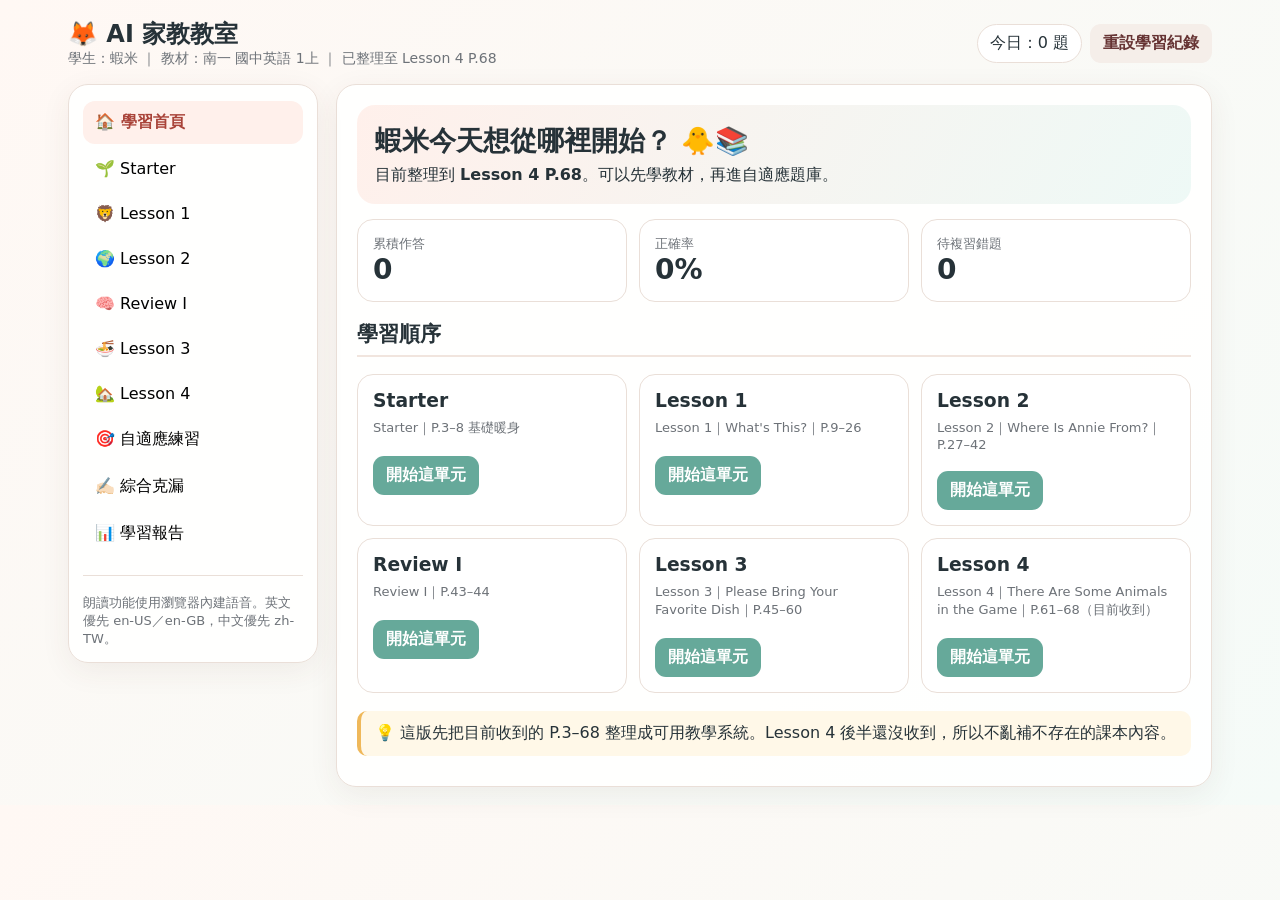
==== xia-mi-english/index.html @ a9c64b3a "Add Xiamis offline English tutor web app" ====
<!doctype html>
<html lang="zh-Hant">
<head>
<meta charset="utf-8">
<meta name="viewport" content="width=device-width,initial-scale=1">
<title>🦊 AI 家教教室｜蝦米｜南一國中英語1上</title>
<style>
:root{--bg:#fffaf7;--card:#fff;--ink:#263238;--muted:#6d7278;--accent:#ef7d73;--accent2:#66a99a;--gold:#efb85a;--line:#eadfd8;--good:#2f8f65;--bad:#cc5c5c}
*{box-sizing:border-box}body{margin:0;font-family:"Microsoft JhengHei","Noto Sans TC",system-ui,sans-serif;background:linear-gradient(135deg,#fff8f4,#f5fbf8);color:var(--ink)}
button,input,select{font:inherit}.app{max-width:1180px;margin:auto;padding:18px}.top{display:flex;gap:14px;align-items:center;justify-content:space-between;flex-wrap:wrap}
.brand{font-size:24px;font-weight:900}.sub{color:var(--muted);font-size:14px}.pill{background:#fff;border:1px solid var(--line);padding:8px 12px;border-radius:999px}
.layout{display:grid;grid-template-columns:250px 1fr;gap:18px;margin-top:16px}.side,.panel{background:rgba(255,255,255,.94);border:1px solid var(--line);border-radius:20px;box-shadow:0 8px 30px rgba(80,50,40,.07)}
.side{padding:14px;align-self:start;position:sticky;top:12px}.side button{width:100%;text-align:left;border:0;background:transparent;padding:11px 12px;border-radius:12px;cursor:pointer;margin:2px 0}.side button.active,.side button:hover{background:#fff0eb;color:#a94339;font-weight:800}
.panel{padding:20px;min-height:650px}.hero{padding:18px;border-radius:18px;background:linear-gradient(120deg,#fff0eb,#eef9f6);margin-bottom:15px}.hero h1{margin:0 0 6px;font-size:27px}.grid{display:grid;grid-template-columns:repeat(auto-fit,minmax(220px,1fr));gap:12px}.card{border:1px solid var(--line);border-radius:16px;padding:15px;background:#fff}.card h3{margin:0 0 8px}.tag{display:inline-block;padding:4px 8px;border-radius:999px;background:#eff8f5;color:#317565;font-size:12px;margin:2px}
.btn{border:0;border-radius:11px;padding:9px 13px;cursor:pointer;background:var(--accent);color:#fff;font-weight:800}.btn.secondary{background:var(--accent2)}.btn.light{background:#f5eee9;color:#633}.btn:disabled{opacity:.45;cursor:not-allowed}
.row{display:flex;gap:8px;align-items:center;flex-wrap:wrap}.lessonblock{margin:18px 0}.lessonblock h2{font-size:21px;border-bottom:2px solid #f1e5de;padding-bottom:7px}.line{padding:9px 11px;background:#faf7f4;border-radius:10px;margin:6px 0}
.en{font-weight:750}.zh{color:#615e5a}.speak{border:0;background:#eef7f5;border-radius:999px;padding:5px 9px;cursor:pointer}
.quizbox{max-width:760px}.qtitle{font-size:21px;font-weight:900;margin-bottom:10px}.choices{display:grid;gap:8px}.choice{padding:11px;border:1px solid var(--line);border-radius:12px;background:white;text-align:left;cursor:pointer}.choice:hover{background:#fff6f2}.choice.ok{border-color:#6abb98;background:#effaf4}.choice.no{border-color:#da8a8a;background:#fff1f1}.feedback{min-height:50px;margin:12px 0;padding:10px;border-radius:12px;background:#faf7f4}
.progress{height:10px;border-radius:999px;background:#eee;overflow:hidden}.bar{height:100%;background:linear-gradient(90deg,var(--accent),var(--gold));width:0}.stat{font-size:28px;font-weight:900}.small{font-size:13px;color:var(--muted)}
.cloze{line-height:2}.cloze input{width:120px;border:1px solid #cfc8c3;border-radius:8px;padding:5px 7px}.note{padding:12px 14px;border-left:4px solid var(--gold);background:#fff8e8;border-radius:10px;margin:10px 0}
hr{border:0;border-top:1px solid var(--line);margin:18px 0}.hidden{display:none}
@media(max-width:780px){.layout{grid-template-columns:1fr}.side{position:static}.side .navgrid{display:grid;grid-template-columns:repeat(2,1fr)}}
</style>
</head>
<body>
<div class="app">
  <div class="top">
    <div><div class="brand">🦊 AI 家教教室</div><div class="sub">學生：蝦米 ｜ 教材：南一 國中英語 1上 ｜ 已整理至 Lesson 4 P.68</div></div>
    <div class="row"><span class="pill" id="streak">今日：0 題</span><button class="btn light" onclick="resetProgress()">重設學習紀錄</button></div>
  </div>
  <div class="layout">
    <aside class="side">
      <div class="navgrid">
        <button class="active" data-view="home">🏠 學習首頁</button>
        <button data-view="starter">🌱 Starter</button>
        <button data-view="l1">🦁 Lesson 1</button>
        <button data-view="l2">🌍 Lesson 2</button>
        <button data-view="review">🧠 Review I</button>
        <button data-view="l3">🍜 Lesson 3</button>
        <button data-view="l4">🏡 Lesson 4</button>
        <button data-view="practice">🎯 自適應練習</button>
        <button data-view="cloze">✍🏻 綜合克漏</button>
        <button data-view="report">📊 學習報告</button>
      </div>
      <hr>
      <div class="small">朗讀功能使用瀏覽器內建語音。英文優先 en-US／en-GB，中文優先 zh-TW。</div>
    </aside>
    <main class="panel" id="main"></main>
  </div>
</div>
<script>
const lessons = {
starter:{
title:"Starter｜P.3–8 基礎暖身", color:"#8157a6",
sections:[
["基本問候語",[
["Good night, Romeo.","晚安，Romeo。"],["How are you?","你好嗎？"],["I'm fine. Thank you.","我很好，謝謝。"],["Nice to meet you.","很高興認識你。"],["Nice to meet you, too.","我也很高興認識你。"],["What's up?","最近怎麼樣？"],["Not much.","沒什麼特別的。"],["How are you doing?","最近好嗎？"],["I'm doing great.","我很好。"]
]],
["所有格形容詞與受格",[
["my / me","我的 / 我"],["your / you","你的 / 你"],["his / him","他的 / 他"],["her / her","她的 / 她"],["its / it","它的 / 它"],["our / us","我們的 / 我們"],["their / them","他們的 / 他們"]
]],
["數字 0–9",[
["zero, one, two, three, four","0, 1, 2, 3, 4"],["five, six, seven, eight, nine","5, 6, 7, 8, 9"],["What's your phone number?","你的電話號碼是多少？"]
]],
["書寫格式",[
["I am Jack. I am from Taiwan.","I 一律大寫；人名與地名首字母大寫。"],["What is your name?","句首大寫，問句結尾使用問號。"],["Hi, my name is Rose.","逗號後留一格；句點前不留空格。"]
]],
["查字典技巧",[
["先找單字第一個字母，再依第二、第三字母排序。","例如 yeti：先找 y，再找 e、t、i。"],["注意詞性、發音、例句與複數形式。","不要只看中文意思。"]
]]
]},
l1:{
title:"Lesson 1｜What's This?｜P.9–26", color:"#c36a3e",
sections:[
["核心字彙",[
["cat, pig, cow, duck, bird, dog, bear","貓、豬、牛、鴨、鳥、狗、熊"],["show, picture, goose / geese, point, lion, monkey, more","節目、圖片、鵝 / 鵝群、分數、獅子、猴子、更多"],["bee, frog, zebra, elephant, mouse / mice, ant, sheep, goat","蜜蜂、青蛙、斑馬、大象、老鼠 / 老鼠群、螞蟻、綿羊、山羊"],["happy, angry, young, old, clean, dirty","開心、生氣、年輕、年老、乾淨、骯髒"],["strong, brown, hairy, forest, footprint, fruit, favorite","強壯的、棕色的、毛茸茸的、森林、腳印、水果、最喜愛的"]
]],
["課文重點",[
["What is this? It's a goose.","這是什麼？這是一隻鵝。"],["What are these? Those are lions.","這些是什麼？那些是獅子。"],["Is it big and tall? Yes, it is.","它又大又高嗎？是的。"],["You are a smart cookie!","你真聰明！"],["Bigfoot is tall, strong, brown and hairy.","Bigfoot 又高、強壯、棕色而且毛茸茸。"],["The forest is my home. Fruit is my favorite food.","森林是我的家。水果是我最喜歡的食物。"]
]],
["Grammar A｜Be 動詞",[
["I am / You are / He, She, It is / We, They are","主詞不同，be 動詞跟著變化。"],["Are you happy? Yes, I am. / No, I'm not.","疑問句把 be 動詞移到主詞前。"],["Is he Joe? Yes, he is. / No, he isn't.","簡答仍要保留 be 動詞。"]
]],
["Grammar B｜this / that",[
["This is a ball. That is a ball.","this 近、that 遠。"],["What is this? It's an orange.","a / an 依後面單字起始音判斷。"]
]],
["Grammar C｜these / those 與複數",[
["These are apples. Those are apples.","these 近的複數；those 遠的複數。"],["cat→cats, box→boxes, baby→babies, wife→wives","常見複數規則。"],["man→men, woman→women, goose→geese, mouse→mice","不規則複數。"],["fish→fish, sheep→sheep","單複數同形。"]
]],
["發音",[
["he / tea / feet / these","長母音 /i/"],["it / chicken / tin / hit","短母音 /ɪ/"],["pencil / jump / back / rob","子音 p / b 對比。"]
]]
]},
l2:{
title:"Lesson 2｜Where Is Annie From?｜P.27–42", color:"#d56a43",
sections:[
["核心情境",[
["Where is the picture from? It's from Japan.","圖片來自哪裡？來自日本。"],["postcard, the USA, year(s) old, famous, beautiful","明信片、美國、歲、有名的、漂亮的"],["all over the world, hard, easy, late, tomorrow","世界各地、困難的、簡單的、遲到的、明天"],["It's a piece of cake.","小菜一碟，很簡單。"]
]],
["對話重點",[
["Who's Annie? She's a friend from the USA.","Annie 是誰？她是來自美國的朋友。"],["How old is she? She's thirteen years old.","她幾歲？她十三歲。"],["Where is he from? He's from Japan.","他從哪裡來？他來自日本。"],["Your friends are from all over the world.","你的朋友來自世界各地。"]
]],
["Family Tree 與職業",[
["farmer, housewife, clerk, actress, cook, doctor, nurse, teacher, student","農夫、家庭主婦、職員、女演員、廚師、醫生、護士、老師、學生"],["father, mother, son, daughter, husband, wife, brother, sister","父親、母親、兒子、女兒、丈夫、妻子、兄弟、姊妹"]
]],
["Reading｜Annie 的明信片",[
["I am a junior high school student from the USA.","我是來自美國的國中生。"],["Walt Disney World is my favorite theme park.","華特迪士尼世界是我最喜歡的主題樂園。"],["Mickey Mouse is my favorite cartoon star.","米奇是我最喜歡的卡通明星。"],["Come and have a great time!","來好好玩一趟吧！"]
]],
["Grammar｜Who / Where / How old",[
["Who is she? She is Mandy.","who 問人。"],["Where is Sakura from? She's from Japan.","where 問地點或來源。"],["How old are they? They're sixty-eight years old.","how old 問年齡。"],["10–19: ten...nineteen; 20,30...90: twenty, thirty...ninety","數字 10–99 要熟悉拼法。"]
]],
["發音",[
["father / hot / love / mother / bus / duck","母音 /ɑ/ 與 /ʌ/ 對比。"],["fan / leaf / van / save","子音 /f/ 與 /v/ 對比。"]
]]
]},
review:{
title:"Review I｜P.43–44", color:"#8a6d9c",
sections:[
["Vocabulary",[
["geese, farmer, forest, housewife, husband, mice, actress, clerk","Lesson 1–2 綜合單字。"]
]],
["Question words",[
["Where are you from?","問地點"],["Who is he?","問人物／關係"],["What is it?","問事物"],["How old is your daughter?","問年齡"]
]],
["Reading",[
["Tina Wang is from Taiwan and lives with the Brown family in the USA.","練習姓名、國籍、家庭角色與職業資訊整合。"]
]]
]},
l3:{
title:"Lesson 3｜Please Bring Your Favorite Dish｜P.45–60", color:"#4d9e8c",
sections:[
["派對與祝賀語",[
["Congratulations!","恭喜！"],["Happy birthday!","生日快樂！"],["Merry Christmas!","聖誕快樂！"],["Let's eat!","開動吧！"],["Happy Halloween!","萬聖節快樂！"],["Happy New Year!","新年快樂！"]
]],
["Dialogue｜Jason's potluck",[
["Please put your dish on the table.","請把你的菜放在桌上。"],["Let's try the beef noodles.","我們來試試牛肉麵。"],["Let's use chopsticks.","我們用筷子吧。"],["Just give it a shot!","試試看嘛！"],["Don't use chopsticks. Just use your hands.","不要用筷子，直接用手。"],["Just bring TWO dishes next time.","下次帶兩道菜就好。"]
]],
["核心字彙",[
["please, put, dish, let's, try, beef noodles, use, chopsticks","請、放、菜餚、讓我們、嘗試、牛肉麵、使用、筷子"],["delicious, guys, just, hand, bring","美味的、大家、只是／就、手、帶"],["talk, party, invite, join, glass, bowl, spoon, menu, fork, plate, knife","說話、派對、邀請、參加、玻璃杯、碗、湯匙、菜單、叉子、盤子、刀"]
]],
["Reading｜邀請信",[
["Please come to my house for a potluck.","請來我家參加百樂餐。"],["It's on Double Tenth Day, from 11 a.m. to 3 p.m.","時間是雙十節上午十一點到下午三點。"],["Please bring your favorite dish and wear something from your country.","請帶最喜歡的菜，並穿戴有自己國家特色的東西。"],["Don't bring any drinks.","不要帶飲料。"],["Halloween is just around the corner.","萬聖節快到了。"]
]],
["Grammar A/B/C",[
["Please come in. / Come in, please.","please 可放句首或句尾。"],["Please don't talk. / Don't talk, please.","否定祈使句用 don't + 原形動詞。"],["Let's sing. / Let's not go there.","Let's + 原形；Let's not + 原形。"]
]],
["發音",[
["take / name / play / eight / grey","長母音 /eɪ/"],["bed / sell vs bad / sad","/ɛ/ 與 /æ/ 對比。"],["too / do, sip / zip","t/d、s/z 子音對比。"]
]]
]},
l4:{
title:"Lesson 4｜There Are Some Animals in the Game｜P.61–68（目前收到）", color:"#3c9688",
sections:[
["Get Ready｜動物的家",[
["Dr. Wildman is an animal doctor.","Wildman 醫生是一位獸醫。"],["There are some animals in his house.","他的房子裡有一些動物。"],["kitchen, bedroom, bathroom, living room, dining room","廚房、臥室、浴室、客廳、飯廳"]
]],
["Dialogue｜Gift Hunt",[
["Surprise! Let's play a game.","驚喜！我們來玩遊戲。"],["It's a gift hunt. Your gifts are inside the house.","這是尋寶遊戲，禮物都在屋子裡。"],["My gift is on the table.","我的禮物在桌上。"],["Is it a banana pin? Yes.","是一個香蕉別針嗎？是。"],["Dr. Wildman, my gift is under a chair.","我的禮物在椅子下面。"],["It's in your jacket!","它在你的外套裡。"],["Let's get the ball rolling!","開始行動吧！／讓事情動起來。"]
]],
["核心字彙",[
["animal, surprise, love, gift, hunt, inside","動物、驚喜、愛、禮物、尋找、在裡面"],["pin, lunch, again, so, kind, jacket","別針、午餐、再一次、如此、親切的、外套"],["bamboo, Thanksgiving","竹子、感恩節"]
]],
["Word Power｜房間與位置",[
["bathroom, bedroom, living room, window, sofa, dining room, kitchen","浴室、臥室、客廳、窗戶、沙發、飯廳、廚房"],["swimming pool, garden, garage","游泳池、花園、車庫"],["behind, in front of, between, next to, under, on, in","在後面、在前面、在中間、在旁邊、在下面、在上面、在裡面"]
]]
]}
};

const questions = [
{l:"starter",k:"vocab",q:"How are you? 最適合的回應是？",c:["I'm fine. Thank you.","Good night.","My name is Tina.","It's a duck."],a:0,e:"How are you? 是問候近況。"},
{l:"starter",k:"grammar",q:"「她的名字」應該用哪一個？",c:["his name","her name","him name","she name"],a:1,e:"所有格形容詞 her 放在名詞 name 前。"},
{l:"starter",k:"number",q:"數字 8 的英文是？",c:["eight","eighteen","eighty","ate"],a:0,e:"8 = eight。"},
{l:"starter",k:"writing",q:"哪一句書寫格式正確？",c:["i am jack.","I am Jack.","I Am jack.","i am Jack"],a:1,e:"I 永遠大寫，人名 Jack 首字母大寫，句尾加句點。"},
{l:"l1",k:"vocab",q:"goose 的複數是？",c:["gooses","geese","goosees","geeses"],a:1,e:"goose → geese，是不規則複數。"},
{l:"l1",k:"grammar",q:"___ are apples.（這些，近處）",c:["This","That","These","Those"],a:2,e:"these 是近處複數。"},
{l:"l1",k:"grammar",q:"What ___ this?",c:["am","is","are","be"],a:1,e:"this 是單數，搭配 is。"},
{l:"l1",k:"grammar",q:"box 的複數是？",c:["boxs","boxes","boxies","boxen"],a:1,e:"字尾 x 通常加 -es。"},
{l:"l1",k:"grammar",q:"baby 的複數是？",c:["babys","babyes","babies","babyes"],a:2,e:"子音+y：去 y 加 ies。"},
{l:"l1",k:"reading",q:"Bigfoot 最喜歡的食物是？",c:["meat","fruit","cookies","eggs"],a:1,e:"閱讀中寫著 Fruit is my favorite food."},
{l:"l1",k:"vocab",q:"hairy 的意思是？",c:["乾淨的","毛茸茸的","年輕的","生氣的"],a:1,e:"hairy = 毛茸茸的。"},
{l:"l1",k:"idiom",q:"You are a smart cookie! 意思最接近？",c:["你很餓","你很聰明","你很甜","你很慢"],a:1,e:"smart cookie 是稱讚人聰明。"},
{l:"l2",k:"grammar",q:"___ is Annie from?",c:["Who","What","Where","How old"],a:2,e:"問來源地點用 Where。"},
{l:"l2",k:"grammar",q:"___ is she? She's thirteen years old.",c:["What","Who","How old","Where"],a:2,e:"問年齡用 How old。"},
{l:"l2",k:"vocab",q:"actress 是？",c:["女演員","護士","家庭主婦","職員"],a:0,e:"actress = 女演員。"},
{l:"l2",k:"reading",q:"Annie 在閱讀中來自哪裡？",c:["Taiwan","Japan","the USA","India"],a:2,e:"Annie 是來自 the USA 的國中生。"},
{l:"l2",k:"idiom",q:"It's a piece of cake. 意思是？",c:["這是蛋糕","非常簡單","非常昂貴","非常美味"],a:1,e:"piece of cake 是『很容易』。"},
{l:"l2",k:"number",q:"68 的英文是？",c:["sixty-eight","sixteen-eight","eighty-six","six-eight"],a:0,e:"68 = sixty-eight。"},
{l:"review",k:"review",q:"Who is the boy? 最合理的回答是？",c:["He's from the USA.","He is my brother.","She's one year old.","It's a goat."],a:1,e:"Who 問人或關係。"},
{l:"review",k:"review",q:"Are those lions? 否定回答可說？",c:["Yes, it is.","No, they are tigers.","He's my brother.","She's one year old."],a:1,e:"those 是複數，回答用 they。"},
{l:"l3",k:"vocab",q:"chopsticks 是？",c:["叉子","湯匙","筷子","刀子"],a:2,e:"chopsticks = 筷子。"},
{l:"l3",k:"grammar",q:"否定祈使句正確的是？",c:["Not talk.","Don't talk.","Doesn't talk.","No talking you."],a:1,e:"Don't + 原形動詞。"},
{l:"l3",k:"grammar",q:"「我們不要去那裡」應該說？",c:["Let's don't go there.","Let's not go there.","Don't let's go there.","Let's no go there."],a:1,e:"Let's not + 原形動詞。"},
{l:"l3",k:"reading",q:"Jason 的 potluck 幾點開始？",c:["8 a.m.","11 a.m.","1 p.m.","3 p.m."],a:1,e:"邀請信寫 11 a.m. to 3 p.m."},
{l:"l3",k:"reading",q:"Jason 的邀請信說不要帶什麼？",c:["dish","clothes","drinks","friends"],a:2,e:"Don't bring any drinks."},
{l:"l3",k:"idiom",q:"Give it a shot! 意思最接近？",c:["丟掉它","試試看","拍一張照","喝一口"],a:1,e:"give it a shot = 試試看。"},
{l:"l3",k:"vocab",q:"knife 的複數是？",c:["knifes","knifies","knives","knifees"],a:2,e:"knife → knives。"},
{l:"l4",k:"vocab",q:"garage 是？",c:["花園","車庫","浴室","客廳"],a:1,e:"garage = 車庫。"},
{l:"l4",k:"prep",q:"under 的意思是？",c:["在上面","在旁邊","在下面","在中間"],a:2,e:"under = 在……下面。"},
{l:"l4",k:"prep",q:"between 的意思是？",c:["在兩者之間","在前面","在後面","在裡面"],a:0,e:"between = 在兩者之間。"},
{l:"l4",k:"reading",q:"Gift hunt 中，Wildman 的禮物在哪裡？",c:["on the table","under a chair","in the garden","next to the sofa"],a:1,e:"對話中說 my gift is under a chair."},
{l:"l4",k:"idiom",q:"Let's get the ball rolling! 意思最接近？",c:["開始行動吧","去踢球吧","把球藏起來","停止遊戲"],a:0,e:"get the ball rolling = 讓事情開始進行。"}
];

const clozes = [
{title:"Lesson 2 明信片",text:"Hello Tina, My name is Annie. I am a junior high school student from the __1__. Walt Disney World is my favorite theme __2__. Mickey Mouse is my favorite cartoon __3__. Come and have a great __4__!",ans:["usa","park","star","time"],help:"提示：USA / park / star / time"},
{title:"Lesson 3 Potluck",text:"Hey everyone, Please come to my __1__ for a potluck. Please bring your favorite __2__ and wear something from your __3__. Don't bring any __4__. Let's have __5__!",ans:["house","dish","country","drinks","fun"],help:"提示：house / dish / country / drinks / fun"},
{title:"Lesson 4 房子位置",text:"There is a TV in the living room. There is a brown rabbit __1__ the hat. The garage is __2__ the house. A gift is __3__ a chair.",ans:["under","next to","under"],help:"提示：under / next to"}
];

let state = JSON.parse(localStorage.getItem("xiaMiEnglishProgress")||'{"done":0,"correct":0,"wrong":{},"seen":{},"today":0}');
let currentView="home", selectedLesson="all";

function save(){localStorage.setItem("xiaMiEnglishProgress",JSON.stringify(state));document.getElementById("streak").textContent="今日："+(state.today||0)+" 題";}
function speak(text,lang){
  speechSynthesis.cancel();
  const u=new SpeechSynthesisUtterance(text);u.lang=lang;
  const vs=speechSynthesis.getVoices();
  const pref=lang==="zh-TW"?vs.find(v=>v.lang==="zh-TW")||vs.find(v=>v.lang.startsWith("zh")):vs.find(v=>v.lang==="en-US")||vs.find(v=>v.lang==="en-GB")||vs.find(v=>v.lang.startsWith("en"));
  if(pref)u.voice=pref;u.rate=.88;speechSynthesis.speak(u);
}
function lessonHTML(key){
 const L=lessons[key];
 return '<div class="hero"><h1>'+L.title+'</h1><div class="sub">先看、先聽、理解後再做題，不急著背。</div></div>'+
 L.sections.map(s=>'<section class="lessonblock"><h2>'+s[0]+'</h2>'+s[1].map(x=>'<div class="line"><div class="row"><span class="en">'+x[0]+'</span><button class="speak" onclick="speak('+JSON.stringify(x[0])+',\'en-US\')">🔊 英</button><button class="speak" onclick="speak('+JSON.stringify(x[1])+',\'zh-TW\')">🔊 中</button></div><div class="zh">'+x[1]+'</div></div>').join('')+'</section>').join('');
}
function home(){
 const pct=state.done?Math.round(state.correct/state.done*100):0;
 return '<div class="hero"><h1>蝦米今天想從哪裡開始？ 🐥📚</h1><div>目前整理到 <b>Lesson 4 P.68</b>。可以先學教材，再進自適應題庫。</div></div>'+
 '<div class="grid"><div class="card"><div class="small">累積作答</div><div class="stat">'+state.done+'</div></div><div class="card"><div class="small">正確率</div><div class="stat">'+pct+'%</div></div><div class="card"><div class="small">待複習錯題</div><div class="stat">'+Object.keys(state.wrong||{}).filter(k=>state.wrong[k]>0).length+'</div></div></div>'+
 '<div class="lessonblock"><h2>學習順序</h2><div class="grid">'+Object.keys(lessons).map(k=>'<div class="card"><h3>'+lessons[k].title.split("｜")[0]+'</h3><div class="small">'+lessons[k].title+'</div><br><button class="btn secondary" onclick="go(\''+k+'\')">開始這單元</button></div>').join('')+'</div></div>'+
 '<div class="note">💡 這版先把目前收到的 P.3–68 整理成可用教學系統。Lesson 4 後半還沒收到，所以不亂補不存在的課本內容。</div>';
}
let currentQ=null;
function pickQuestion(){
 const pool=questions.filter(q=>selectedLesson==="all"||q.l===selectedLesson);
 const weighted=[];
 pool.forEach((q,i)=>{const id=questions.indexOf(q);let w=1+(state.wrong[id]||0)*4+(state.seen[id]?0:3);for(let n=0;n<w;n++)weighted.push(q)});
 return weighted[Math.floor(Math.random()*weighted.length)];
}
function practice(){
 return '<div class="hero"><h1>🎯 自適應練習</h1><div>錯題與沒做過的題目會比較容易再次出現。</div></div>'+
 '<div class="row"><label>範圍：</label><select id="lessonSel" onchange="selectedLesson=this.value;nextQ()"><option value="all">全部</option>'+Object.keys(lessons).map(k=>'<option value="'+k+'" '+(selectedLesson===k?'selected':'')+'>'+lessons[k].title.split("｜")[0]+'</option>').join('')+'</select><button class="btn light" onclick="nextQ()">換一題</button></div><hr><div id="quizArea"></div>';
}
function nextQ(){
 currentQ=pickQuestion();const id=questions.indexOf(currentQ);state.seen[id]=1;save();
 const a=document.getElementById("quizArea");if(!a)return;
 a.innerHTML='<div class="quizbox"><div class="small">'+lessons[currentQ.l].title+'</div><div class="qtitle">'+currentQ.q+'</div><div class="choices">'+currentQ.c.map((x,i)=>'<button class="choice" onclick="answerQ('+i+',this)">'+String.fromCharCode(65+i)+'. '+x+'</button>').join('')+'</div><div class="feedback" id="feedback">選一個答案 👀</div><button class="btn secondary" onclick="nextQ()">下一題</button></div>';
}
function answerQ(i,btn){
 const id=questions.indexOf(currentQ);const all=[...document.querySelectorAll(".choice")];all.forEach(b=>b.disabled=true);
 state.done++;state.today=(state.today||0)+1;
 if(i===currentQ.a){state.correct++;btn.classList.add("ok");state.wrong[id]=Math.max(0,(state.wrong[id]||0)-1);document.getElementById("feedback").innerHTML="✅ 答對了！ "+currentQ.e;}
 else{btn.classList.add("no");all[currentQ.a].classList.add("ok");state.wrong[id]=(state.wrong[id]||0)+1;document.getElementById("feedback").innerHTML="🥺 這題先記起來："+currentQ.e;}
 save();
}
function clozeView(){
 return '<div class="hero"><h1>✍🏻 綜合克漏</h1><div>不是只按選項，要自己拼出關鍵字。</div></div>'+
 clozes.map((z,zi)=>{let t=z.text.replace(/__(\d+)__/g,(m,n)=>'<input id="c'+zi+'_'+n+'" autocomplete="off">');return '<div class="card" style="margin-bottom:14px"><h3>'+z.title+'</h3><div class="cloze">'+t+'</div><div class="small">'+z.help+'</div><br><button class="btn" onclick="checkCloze('+zi+')">檢查</button> <span id="cr'+zi+'"></span></div>'}).join('');
}
function checkCloze(zi){const z=clozes[zi];let ok=0;z.ans.forEach((a,i)=>{const el=document.getElementById("c"+zi+"_"+(i+1));if(el&&el.value.trim().toLowerCase()===a.toLowerCase()){ok++;el.style.borderColor="#58a87c"}else if(el)el.style.borderColor="#d26d6d"});document.getElementById("cr"+zi).textContent="答對 "+ok+" / "+z.ans.length;}
function report(){
 const pct=state.done?Math.round(state.correct/state.done*100):0;
 const wrong=Object.entries(state.wrong||{}).filter(x=>x[1]>0).sort((a,b)=>b[1]-a[1]);
 return '<div class="hero"><h1>📊 學習報告</h1></div><div class="grid"><div class="card"><div class="small">累積作答</div><div class="stat">'+state.done+'</div></div><div class="card"><div class="small">正確</div><div class="stat">'+state.correct+'</div></div><div class="card"><div class="small">正確率</div><div class="stat">'+pct+'%</div></div></div><section class="lessonblock"><h2>錯題優先清單</h2>'+(wrong.length?wrong.slice(0,10).map(x=>'<div class="line"><b>'+questions[x[0]].q+'</b><div class="small">目前錯題權重：'+x[1]+' ｜ '+questions[x[0]].e+'</div></div>').join(''):'<div class="note">目前沒有待複習錯題 ✨</div>')+'</section>';
}
function render(){
 document.querySelectorAll(".side button[data-view]").forEach(b=>b.classList.toggle("active",b.dataset.view===currentView));
 const m=document.getElementById("main");
 if(currentView==="home")m.innerHTML=home();
 else if(lessons[currentView])m.innerHTML=lessonHTML(currentView);
 else if(currentView==="practice"){m.innerHTML=practice();setTimeout(nextQ,0)}
 else if(currentView==="cloze")m.innerHTML=clozeView();
 else if(currentView==="report")m.innerHTML=report();
 save();
}
function go(v){currentView=v;render();window.scrollTo({top:0,behavior:"smooth"})}
document.querySelectorAll(".side button[data-view]").forEach(b=>b.onclick=()=>go(b.dataset.view));
function resetProgress(){if(confirm("確定要清除蝦米目前的本機學習紀錄嗎？")){state={done:0,correct:0,wrong:{},seen:{},today:0};save();render()}}
save();render();
</script>
</body>
</html>
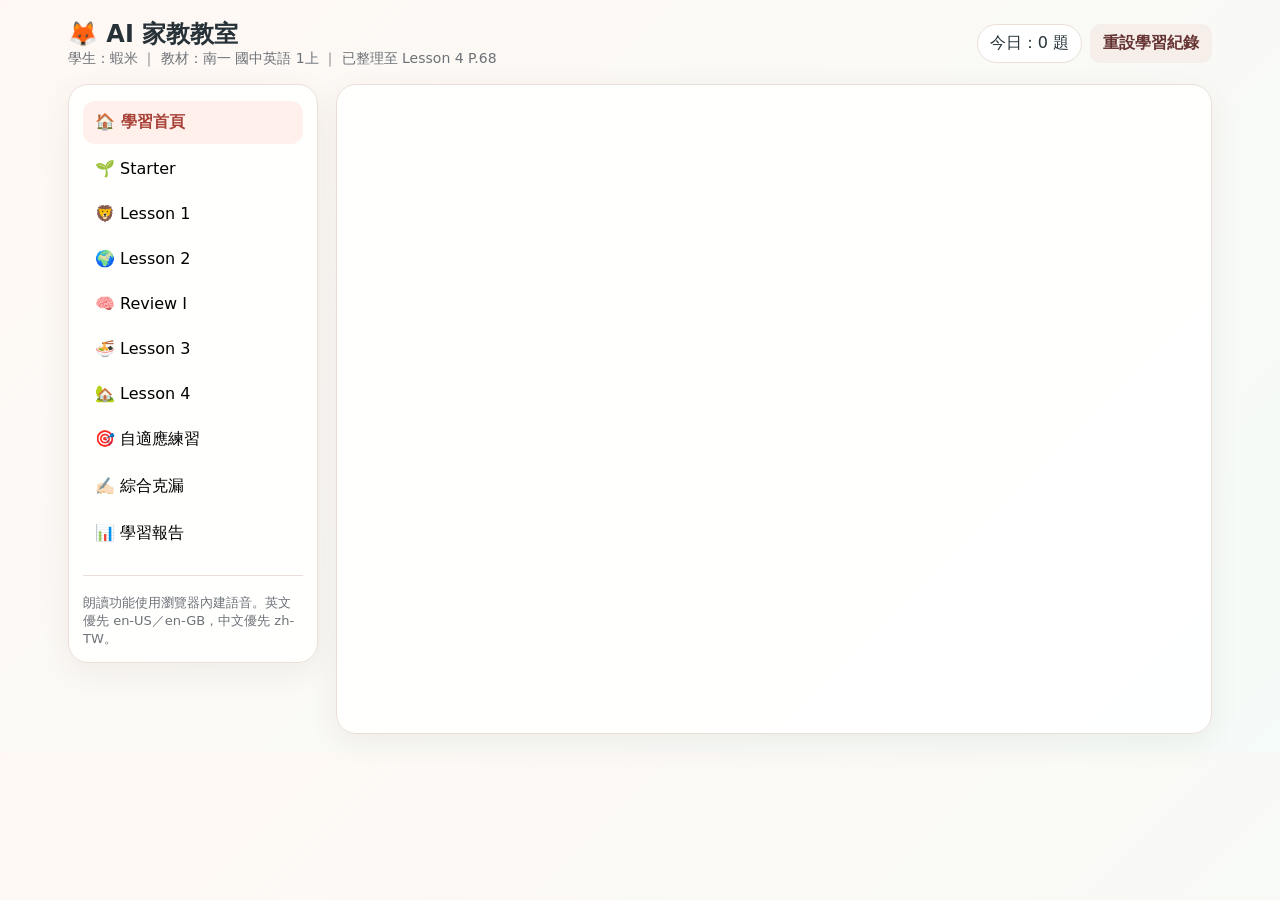
==== commit 9d211fc7: "Fix browser TTS buttons and voice loading" ====
--- a/xia-mi-english/index.html
+++ b/xia-mi-english/index.html
@@ -211,17 +211,37 @@
 let currentView="home", selectedLesson="all";
 
 function save(){localStorage.setItem("xiaMiEnglishProgress",JSON.stringify(state));document.getElementById("streak").textContent="今日："+(state.today||0)+" 題";}
+let speechReady=false;
+function getVoice(lang){
+  const vs=speechSynthesis.getVoices();
+  return lang==="zh-TW"
+    ? (vs.find(v=>v.lang==="zh-TW")||vs.find(v=>v.lang.startsWith("zh")))
+    : (vs.find(v=>v.lang==="en-US")||vs.find(v=>v.lang==="en-GB")||vs.find(v=>v.lang.startsWith("en")));
+}
 function speak(text,lang){
-  speechSynthesis.cancel();
-  const u=new SpeechSynthesisUtterance(text);u.lang=lang;
-  const vs=speechSynthesis.getVoices();
-  const pref=lang==="zh-TW"?vs.find(v=>v.lang==="zh-TW")||vs.find(v=>v.lang.startsWith("zh")):vs.find(v=>v.lang==="en-US")||vs.find(v=>v.lang==="en-GB")||vs.find(v=>v.lang.startsWith("en"));
-  if(pref)u.voice=pref;u.rate=.88;speechSynthesis.speak(u);
-}
+  if(!("speechSynthesis" in window)){alert("這個瀏覽器目前不支援朗讀功能。請改用 Chrome 或 Edge。");return;}
+  const run=()=>{
+    speechSynthesis.cancel();
+    const u=new SpeechSynthesisUtterance(text);
+    u.lang=lang;
+    const pref=getVoice(lang); if(pref)u.voice=pref;
+    u.rate=.88;u.pitch=1;u.volume=1;
+    u.onerror=(e)=>{console.error("TTS error",e);alert("朗讀啟動失敗，請先點一下頁面後再試，或改用 Chrome / Edge。");};
+    speechSynthesis.resume();
+    speechSynthesis.speak(u);
+  };
+  if(speechSynthesis.getVoices().length){run();}
+  else{
+    const once=()=>{speechSynthesis.removeEventListener("voiceschanged",once);run();};
+    speechSynthesis.addEventListener("voiceschanged",once);
+    setTimeout(run,500);
+  }
+}
+function encSpeech(s){return encodeURIComponent(s).replace(/'/g,"%27");}
 function lessonHTML(key){
  const L=lessons[key];
- return '<div class="hero"><h1>'+L.title+'</h1><div class="sub">先看、先聽、理解後再做題，不急著背。</div></div>'+
- L.sections.map(s=>'<section class="lessonblock"><h2>'+s[0]+'</h2>'+s[1].map(x=>'<div class="line"><div class="row"><span class="en">'+x[0]+'</span><button class="speak" onclick="speak('+JSON.stringify(x[0])+',\'en-US\')">🔊 英</button><button class="speak" onclick="speak('+JSON.stringify(x[1])+',\'zh-TW\')">🔊 中</button></div><div class="zh">'+x[1]+'</div></div>').join('')+'</section>').join('');
+ return '<div class="hero"><h1>'+L.title+'</h1><div class="sub">先看、先聽、理解後再做題，不急著背。</div><div class="row" style="margin-top:10px"><button class="btn light" onclick="speak('Hello, Xiamie! Let us learn English together.','en-US')">🔊 測試英文</button><button class="btn light" onclick="speak('蝦米，我們一起學英文吧！','zh-TW')">🔊 測試中文</button></div></div>'+
+ L.sections.map(s=>'<section class="lessonblock"><h2>'+s[0]+'</h2>'+s[1].map(x=>'<div class="line"><div class="row"><span class="en">'+x[0]+'</span><button class="speak" onclick="speak(decodeURIComponent(\''+encSpeech(x[0])+'\'),\'en-US\')">🔊 英</button><button class="speak" onclick="speak(decodeURIComponent(\''+encSpeech(x[1])+'\'),\'zh-TW\')">🔊 中</button></div><div class="zh">'+x[1]+'</div></div>').join('')+'</section>').join('');
 }
 function home(){
  const pct=state.done?Math.round(state.correct/state.done*100):0;
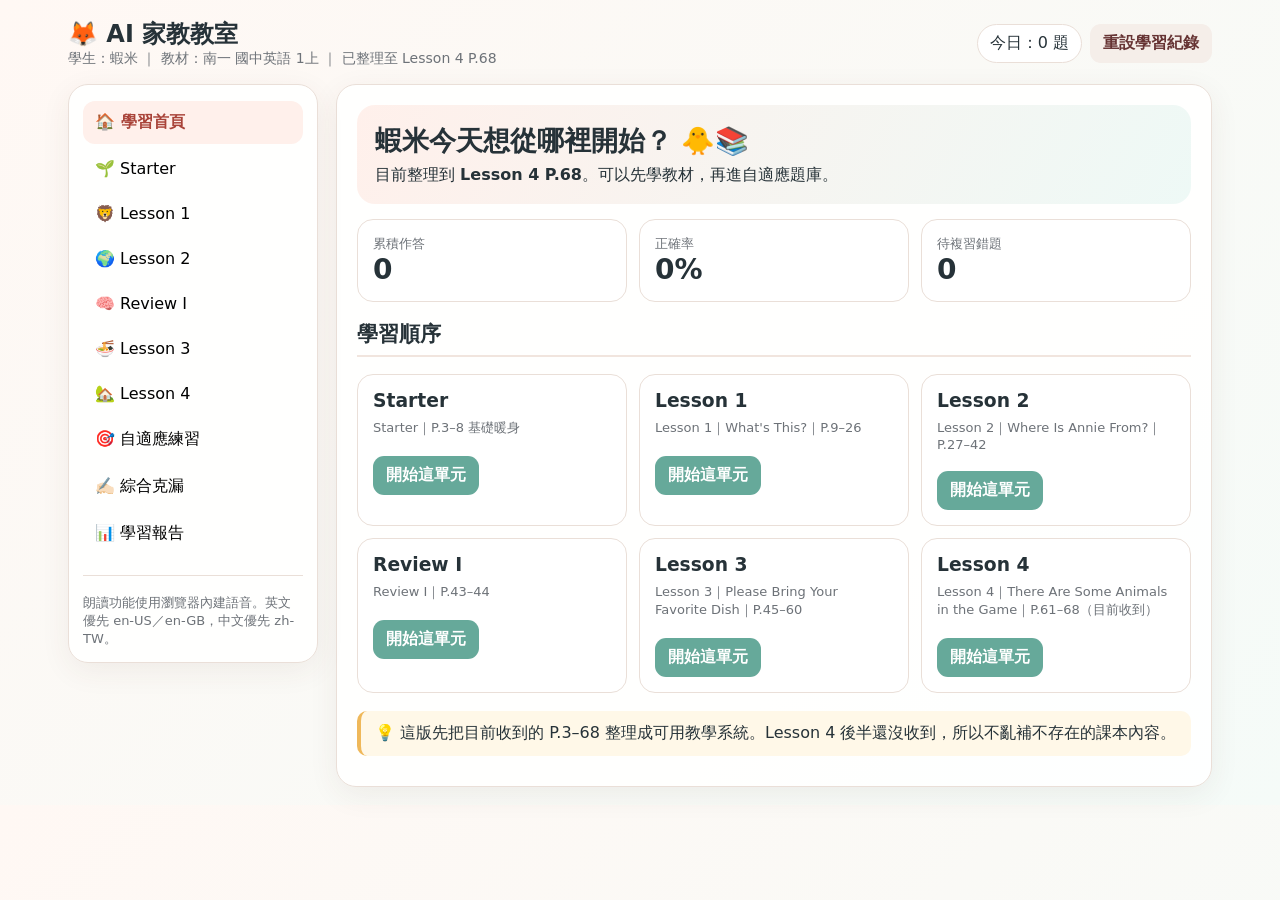
==== commit 2daeb8cc: "Fix syntax error from speech test buttons" ====
--- a/xia-mi-english/index.html
+++ b/xia-mi-english/index.html
@@ -240,7 +240,7 @@
 function encSpeech(s){return encodeURIComponent(s).replace(/'/g,"%27");}
 function lessonHTML(key){
  const L=lessons[key];
- return '<div class="hero"><h1>'+L.title+'</h1><div class="sub">先看、先聽、理解後再做題，不急著背。</div><div class="row" style="margin-top:10px"><button class="btn light" onclick="speak('Hello, Xiamie! Let us learn English together.','en-US')">🔊 測試英文</button><button class="btn light" onclick="speak('蝦米，我們一起學英文吧！','zh-TW')">🔊 測試中文</button></div></div>'+
+ return '<div class="hero"><h1>'+L.title+'</h1><div class="sub">先看、先聽、理解後再做題，不急著背。</div><div class="row" style="margin-top:10px"><button class="btn light" onclick="speak(&quot;Hello, Xiamie! Let us learn English together.&quot;,&quot;en-US&quot;)">🔊 測試英文</button><button class="btn light" onclick="speak(&quot;蝦米，我們一起學英文吧！&quot;,&quot;zh-TW&quot;)">🔊 測試中文</button></div></div>'+
  L.sections.map(s=>'<section class="lessonblock"><h2>'+s[0]+'</h2>'+s[1].map(x=>'<div class="line"><div class="row"><span class="en">'+x[0]+'</span><button class="speak" onclick="speak(decodeURIComponent(\''+encSpeech(x[0])+'\'),\'en-US\')">🔊 英</button><button class="speak" onclick="speak(decodeURIComponent(\''+encSpeech(x[1])+'\'),\'zh-TW\')">🔊 中</button></div><div class="zh">'+x[1]+'</div></div>').join('')+'</section>').join('');
 }
 function home(){
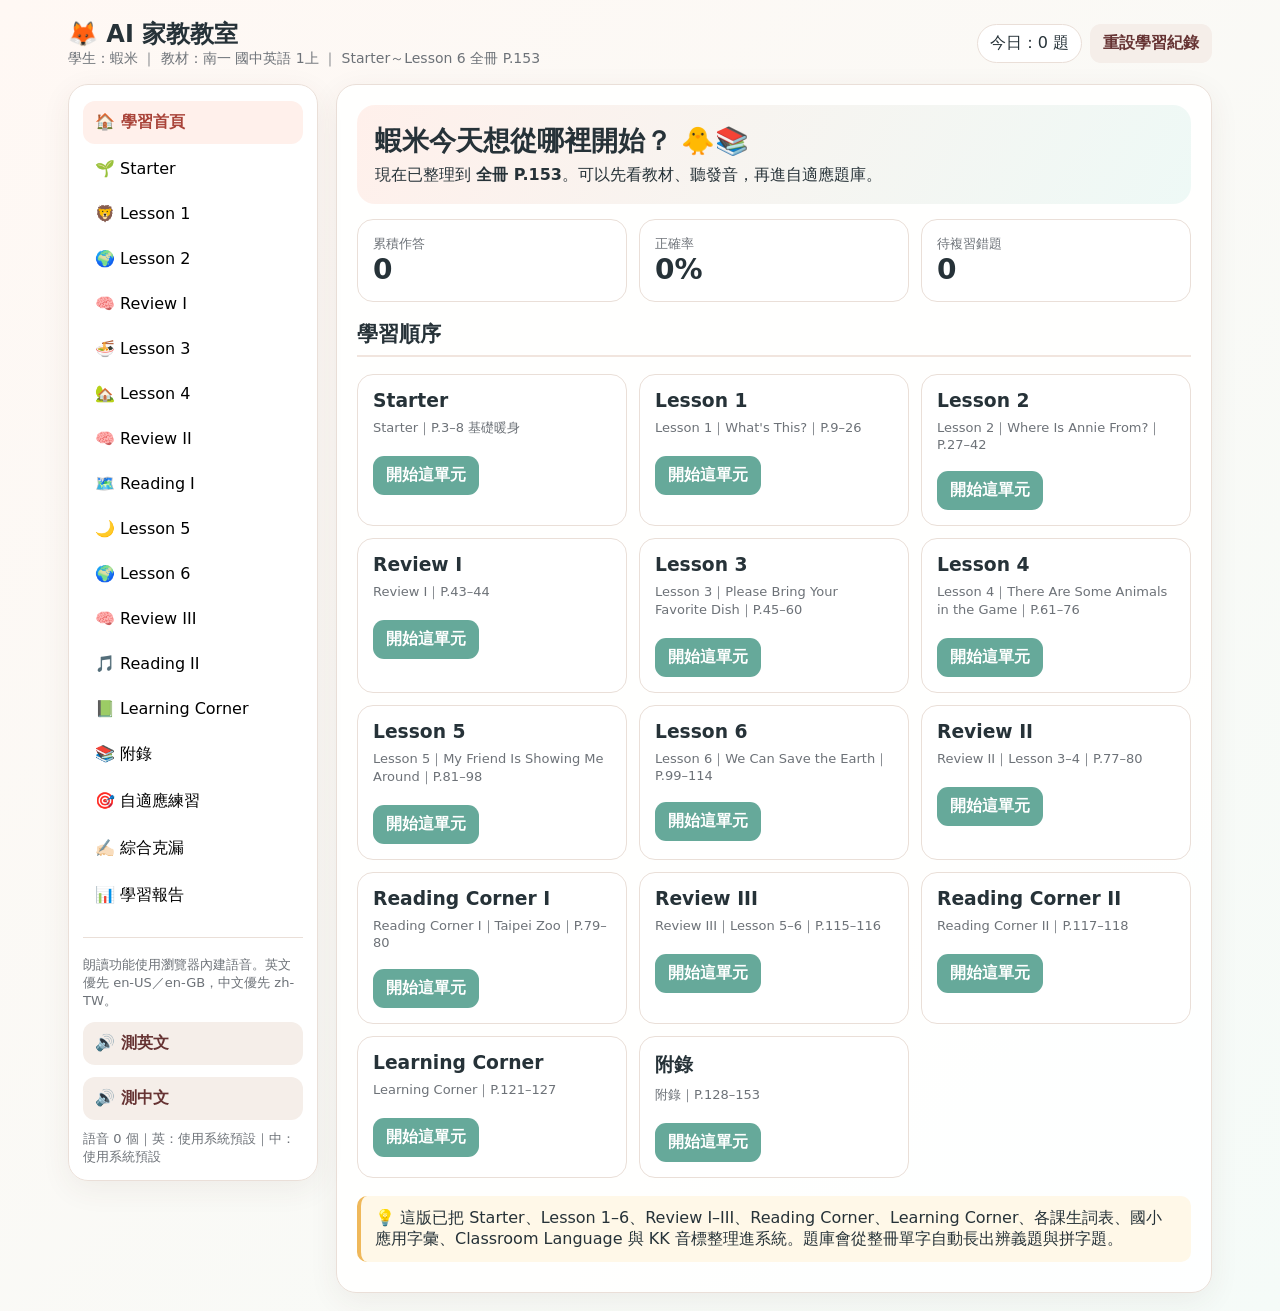
==== commit 878f285e: "Complete Shami English tutor through Lesson 6 and fix speech" ====
--- a/xia-mi-english/index.html
+++ b/xia-mi-english/index.html
@@ -25,7 +25,7 @@
 <body>
 <div class="app">
   <div class="top">
-    <div><div class="brand">🦊 AI 家教教室</div><div class="sub">學生：蝦米 ｜ 教材：南一 國中英語 1上 ｜ 已整理至 Lesson 4 P.68</div></div>
+    <div><div class="brand">🦊 AI 家教教室</div><div class="sub">學生：蝦米 ｜ 教材：南一 國中英語 1上 ｜ Starter～Lesson 6 全冊 P.153</div></div>
     <div class="row"><span class="pill" id="streak">今日：0 題</span><button class="btn light" onclick="resetProgress()">重設學習紀錄</button></div>
   </div>
   <div class="layout">
@@ -38,12 +38,22 @@
         <button data-view="review">🧠 Review I</button>
         <button data-view="l3">🍜 Lesson 3</button>
         <button data-view="l4">🏡 Lesson 4</button>
+        <button data-view="review2">🧠 Review II</button>
+        <button data-view="reading1">🗺️ Reading I</button>
+        <button data-view="l5">🌙 Lesson 5</button>
+        <button data-view="l6">🌍 Lesson 6</button>
+        <button data-view="review3">🧠 Review III</button>
+        <button data-view="reading2">🎵 Reading II</button>
+        <button data-view="learning">📗 Learning Corner</button>
+        <button data-view="appendix">📚 附錄</button>
         <button data-view="practice">🎯 自適應練習</button>
         <button data-view="cloze">✍🏻 綜合克漏</button>
         <button data-view="report">📊 學習報告</button>
       </div>
       <hr>
       <div class="small">朗讀功能使用瀏覽器內建語音。英文優先 en-US／en-GB，中文優先 zh-TW。</div>
+      <div class="row" style="margin-top:10px"><button class="btn light" onclick="speak('Good morning, Shami!','en-US')">🔊 測英文</button><button class="btn light" onclick="speak('蝦米，早安，我們開始上課。','zh-TW')">🔊 測中文</button></div>
+      <div class="small" id="voiceInfo" style="margin-top:8px">語音載入中…</div>
     </aside>
     <main class="panel" id="main"></main>
   </div>
@@ -149,7 +159,7 @@
 ]]
 ]},
 l4:{
-title:"Lesson 4｜There Are Some Animals in the Game｜P.61–68（目前收到）", color:"#3c9688",
+title:"Lesson 4｜There Are Some Animals in the Game｜P.61–76", color:"#3c9688",
 sections:[
 ["Get Ready｜動物的家",[
 ["Dr. Wildman is an animal doctor.","Wildman 醫生是一位獸醫。"],["There are some animals in his house.","他的房子裡有一些動物。"],["kitchen, bedroom, bathroom, living room, dining room","廚房、臥室、浴室、客廳、飯廳"]
@@ -165,6 +175,26 @@
 ]]
 ]}
 };
+lessons.l4.title="Lesson 4｜There Are Some Animals in the Game｜P.61–76";
+lessons.l4.sections.push(
+["Reading｜The Iron Animal",[
+["There are two teams.","有兩隊。"],["Monkey is next to Lion.","猴子在獅子旁邊。"],["Spider is in front of Hippo.","蜘蛛在河馬前面。"],["There is a water bottle in Hippo's bag.","河馬的袋子裡有一瓶水。"],["Panda is near Tiger.","熊貓在老虎附近。"],["All the players are ready for the game.","所有選手都準備好比賽了。"]
+]],
+["Grammar｜Where / There is / There are",[
+["Where is the gift? It is in the box.","禮物在哪裡？它在箱子裡。"],["Where are the dogs? They are between the cars.","狗在哪裡？牠們在兩台車之間。"],["There is a monkey in the house.","屋裡有一隻猴子。"],["There are six animals in the house.","屋裡有六隻動物。"],["There aren't any hippos in the house.","屋裡沒有河馬。"],["Are there any monkeys in the house?","屋裡有猴子嗎？"]
+]],
+["Fun with Sounds / Listen Up",[
+["do / food / flu / soup / fruit","長母音音組。"],["book / put / could / should","短母音音組。"],["map / money / team / game / nose / nice / sing / song","m / n / ng 子音辨音。"]
+]]
+);
+lessons.l5={"title":"Lesson 5｜My Friend Is Showing Me Around｜P.81–98","color":"#4777b8","sections":[["Get Ready｜台南景點",[["Anping Old Street","安平老街"],["Blueprint Cultural and Creative Park","藍晒圖文創園區"],["National Cheng Kung University","國立成功大學"],["Chihkan Tower","赤崁樓"],["Confucius Temple","孔廟"]]],["Dialogue｜Night Market",[["What are you doing?","你正在做什麼？"],["I'm having breakfast with your Aunt May.","我正在和你的 May 阿姨吃早餐。"],["I'm at a big night market in Tainan now.","我現在在台南一個大夜市。"],["Ted is showing me around.","Ted 正帶我四處參觀。"],["There are so many fun games here!","這裡有好多有趣的遊戲！"],["Some people are playing pinball, and some kids are playing ring toss.","有些人在玩彈珠檯，有些小孩在玩套圈圈。"],["Take a bite.","咬一口試試。"]]],["Words｜核心字彙",[["night market, video call, breakfast, aunt","夜市、視訊電話、早餐、阿姨／姑姑／伯母"],["many, people, kid, snack, enjoy","許多的、人們、小孩、小吃、享受"],["show ... around","帶……參觀"]]],["Word Power｜戶外活動",[["grass, line up, picnic, feed","草地、排隊、野餐、餵食"],["take pictures, camera, paint, puppy","拍照、照相機、畫畫、幼犬"]]],["Reading｜A Museum for All",[["The Chimei Museum is a great place.","奇美博物館是一個很棒的地方。"],["Inside the museum, there are shops, restaurants, and showrooms.","館內有商店、餐廳與展示廳。"],["Some people are looking at the artworks.","有些人正在欣賞藝術品。"],["Outside the museum, there is a bridge and a beautiful meadow.","博物館外有橋和美麗的草坪。"],["Ted and Matt are taking selfies.","Ted 和 Matt 正在自拍。"],["It is a museum for all.","這是一座適合所有人的博物館。"]]],["Grammar A/B｜現在進行式",[["I am reading.","我正在閱讀。"],["Are you reading? Yes, I am.","你正在閱讀嗎？是的。"],["What are you doing now?","你現在正在做什麼？"],["She is taking a selfie.","她正在自拍。"],["They are picnicking.","他們正在野餐。"],["do → doing / write → writing / sit → sitting","V-ing：直接加 ing／去 e 加 ing／重複字尾加 ing。"]]],["Grammar C｜時間",[["What time is it?","現在幾點？"],["It's six fifteen.","現在六點十五分。"],["a quarter past four","四點十五分"],["half past four","四點半"],["a quarter to five","四點四十五分"],["five o'clock","五點整"]]],["Fun with Sounds",[["ago / nose / coat / low","母音音組練習。"],["all / daughter / saw / bought","母音音組練習。"],["late / light, fail / cool","l 音練習。"],["race / read, dear / poor","r 音練習。"],["car / look, great / bag","k / g 對比。"]]],["Review II / Reading Corner I",[["There is / There are","複習存在句。"],["Where is / are ...?","複習位置問句。"],["Class 103 Field Trip: Taipei Zoo","閱讀動物園地圖、時程與規則。"]]]]};
+lessons.l6={"title":"Lesson 6｜We Can Save the Earth｜P.99–114","color":"#386faa","sections":[["Get Ready｜Superheroes",[["Who is his superhero?","誰是他的超級英雄？"],["What can the superhero do?","這位超級英雄會做什麼？"],["He can run very fast.","他可以跑得非常快。"]]],["Dialogue｜Super 4",[["The Earth is in danger. Please help us.","地球有危險，請幫幫我們。"],["I am strong. I can move anything!","我很強壯，我可以移動任何東西！"],["I can run very fast!","我可以跑得非常快！"],["No one can catch me.","沒有人追得上我。"],["I can freeze anything!","我可以把任何東西凍結。"],["Let's save the world now!","我們現在就去拯救世界吧！"],["No sweat!","小事一樁！"]]],["Words｜核心字彙",[["attack, Earth, member, move, anything","攻擊、地球、成員、移動、任何事情"],["mountain, fast, queen, even, save","山、快速地、皇后、甚至、拯救"],["danger, flash, freeze, ocean","危險、閃光、結冰、海洋"]]],["Word Power｜地球",[["sun, river, lake, rainbow","太陽、河流、湖泊、彩虹"],["island, sea, moon, star","島嶼、海洋、月亮、星星"]]],["Reading｜The Solomon Islands",[["The Solomon Islands are in trouble.","索羅門群島正面臨麻煩。"],["The Earth is too hot, and the ice is melting.","地球太熱，冰正在融化。"],["The sea level is rising.","海平面正在上升。"],["Please move the houses to a safe place.","請把房子移到安全的地方。"],["Please tell the world about our problem.","請把我們的問題告訴全世界。"]]],["Post-reading｜Save the Earth",[["turn off the lights","關燈"],["take the metro","搭捷運"],["recycle","做回收"],["save water","省水"],["cut down food waste","減少廚餘"],["use cloth shopping bags","使用布製購物袋"]]],["Grammar A/B｜can / can't",[["Can you cook? Yes, I can.","你會煮飯嗎？是的，我會。"],["Fish can't walk.","魚不會走路。"],["What can the parrot do?","鸚鵡會做什麼？"],["It can sing.","牠會唱歌。"],["What can your sister do?","你姊妹會做什麼？"],["She can run very fast.","她可以跑得很快。"]]],["Fun with Sounds",[["hi / bike / lie / high / fly","雙母音 /aɪ/。"],["house / power / loud / how","雙母音 /aʊ/。"],["boil / boy / join / toy","雙母音 /ɔɪ/。"],["happy / watch / yes","h / w / y 子音。"]]]]};
+lessons.review2={"title":"Review II｜Lesson 3–4｜P.77–80","color":"#3b9277","sections":[["Build Your Vocabulary",[["fork / chopsticks / spoon / knife","餐具分類複習。"],["kitchen / living room","房間位置複習。"],["jacket / swimming pool","依圖片找不合理物品。"]]],["Grow Your Grammar",[["Please try it again.","肯定祈使句。"],["Please don't be late.","否定祈使句。"],["There is a man in front of my house.","There is 單數。"],["There are two monkeys in the tree.","There are 複數。"]]],["Power Up Your Reading｜Cooking Classes",[["Wear a mask. Wash your hands. Keep the kitchen clean.","烹飪課該做的事。"],["Do NOT run. Do NOT bring snacks or drinks.","烹飪課不該做的事。"]]]]};
+lessons.reading1={"title":"Reading Corner I｜Taipei Zoo｜P.79–80","color":"#419477","sections":[["Taipei Zoo Map",[["Animals of Taiwan / Panda House / Zebra Park / Bird Garden / Elephant Forest","閱讀地圖與方位。"]]],["Class 103 Field Trip",[["October 12, 08:30–16:00","校外教學日期與時間。"],["Bring a lunch, NT$100, and a jacket.","帶午餐、100 元與外套。"],["Don't run at the zoo.","不要在動物園跑。"],["Don't play with animals at the zoo.","不要在動物園和動物玩。"]]]]};
+lessons.review3={"title":"Review III｜Lesson 5–6｜P.115–116","color":"#4477b5","sections":[["Build Your Vocabulary",[["star / river / lake / rainbow / moon / island / sun / mountain","地球與自然字彙複習。"]]],["Grow Your Grammar",[["I am studying at school.","現在進行式。"],["What time is it? It's ten fifteen.","時間問答。"],["I can / can't dance.","can / can't 能力。"],["Can I use your bike?","can 請求許可。"]]],["Power Up Your Reading",[["There is just one Earth.","地球只有一個。"],["You can save water and plant a tree.","可以省水、種樹。"],["Recycle things. Don't throw them away.","回收物品，不要隨意丟棄。"]]]]};
+lessons.reading2={"title":"Reading Corner II｜P.117–118","color":"#4f7cae","sections":[["Dream Museum",[["Read opening hours, closed days, and ticket prices.","讀懂開館時間、休館日與票價。"]]],["The Best Grass Concert",[["Music × Food × Show × Picnic × Fun","從活動海報找日期、時間與地點。"],["Use Brian's schedule to decide when he can enjoy the concert.","配合行程表判斷可參加時間。"]]]]};
+lessons.learning={"title":"Learning Corner｜P.121–127","color":"#578d5d","sections":[["1. I Am Yeti",[["The mountain is my home.","山是我的家。"],["I am tall and strong, but I am not a bear.","我又高又壯，但我不是熊。"],["My hair is white and long.","我的毛是白色而且很長。"]]],["2. A Postcard from India",[["Amit writes about the Taj Mahal.","Amit 介紹泰姬瑪哈陵。"],["It can look pink, white, or golden at different times.","不同時間看起來會呈現不同顏色。"]]],["3. Invitation Card",[["Date / Place / Time","練習讀邀請卡的日期、地點與時間。"],["Please bring a dish. Please be on time.","讀懂活動規則。"]]],["4. Dr. Wildman's Diary",[["Gift hunts are fun!","尋寶很好玩。"],["The thank-you card is on my table now.","感謝卡現在在桌上。"]]],["5. We're at Shilin Night Market",[["There is delicious food all around us.","四周都有美味食物。"],["You can also try oyster noodles, stinky tofu, and bubble milk tea.","也可以試蚵仔麵線、臭豆腐和珍珠奶茶。"]]],["6. More about Super 4",[["Super 4 members are saving people from a flood.","Super 4 正在洪水中救人。"],["Speedman can take people to a safe place in the blink of an eye.","Speedman 能非常快速地把人帶到安全處。"]]]]};
+lessons.appendix={"title":"附錄｜P.128–153","color":"#71835c","sections":[["各課生詞表",[["Lesson 1 words｜P.128–129","動物、描述、閱讀字彙。"],["Lesson 2 words｜P.130–131","人物、國家、職業、景點。"],["Lesson 3 words｜P.132–133","餐具、派對、祈使句相關字彙。"],["Lesson 4 words｜P.134–136","房間、位置、比賽相關字彙。"],["Lesson 5 words｜P.137–138","夜市、活動、博物館相關字彙。"],["Lesson 6 words｜P.139–140","能力、自然、環境相關字彙。"]]],["A–Z 生詞索引｜P.141–144",[["Use the A–Z index to find a word and its lesson.","可按字母查生詞與課次。"]]],["國小應用字彙｜P.145–150",[["numbers, colors, family, school, food, animals, daily verbs","國小基礎字彙會一起放進自適應題庫。"]]],["Classroom Language｜P.151",[["Look at me. / Listen carefully. / Try it again.","看著我／仔細聽／再試一次。"],["Open your book. / Spell the word. / Raise your hand.","打開書／拼字／舉手。"],["Are you ready? / Are you sure?","準備好了嗎／你確定嗎？"],["Good job. / Well done. / Excellent. / Perfect.","做得好／很棒／太棒了／完美。"]]],["Chimei Museum Info｜P.152",[["No. 66, Sec. 2, Wenhua Rd., Rende Dist., Tainan City 71755","奇美博物館地址。"],["Opening hours: 9:30–17:30","開放時間。"],["Closed on Wednesdays","星期三休館。"],["General admission: NT$200","一般票 200 元。"],["Discount ticket: NT$150","優待票 150 元。"]]],["KK Phonetic Symbols｜P.153",[["[p] pencil / [b] book / [t] tiger / [d] doctor","子音練習。"],["[k] cat / [g] girl / [f] fish / [v] vase","子音練習。"],["[θ] three / [ð] this / [ʃ] fish / [tʃ] chair","th / sh / ch。"],["[i] tea / [ɪ] miss / [e] cake / [ɛ] pen / [æ] apple","母音練習。"],["[u] room / [ʊ] book / [aɪ] bike / [aʊ] cow / [ɔɪ] boy","母音與雙母音。"]]]]};
 
 const questions = [
 {l:"starter",k:"vocab",q:"How are you? 最適合的回應是？",c:["I'm fine. Thank you.","Good night.","My name is Tina.","It's a duck."],a:0,e:"How are you? 是問候近況。"},
@@ -199,72 +229,132 @@
 {l:"l4",k:"prep",q:"between 的意思是？",c:["在兩者之間","在前面","在後面","在裡面"],a:0,e:"between = 在兩者之間。"},
 {l:"l4",k:"reading",q:"Gift hunt 中，Wildman 的禮物在哪裡？",c:["on the table","under a chair","in the garden","next to the sofa"],a:1,e:"對話中說 my gift is under a chair."},
 {l:"l4",k:"idiom",q:"Let's get the ball rolling! 意思最接近？",c:["開始行動吧","去踢球吧","把球藏起來","停止遊戲"],a:0,e:"get the ball rolling = 讓事情開始進行。"}
+,{"l":"l4","k":"grammar","q":"There ___ a desk in the room.","c":["is","are","am","be"],"a":0,"e":"單數 a desk 用 There is。"},
+{"l":"l4","k":"grammar","q":"There ___ two books on the desk.","c":["is","are","am","be"],"a":1,"e":"複數 two books 用 There are。"},
+{"l":"l4","k":"position","q":"Monkey is ___ to Lion.","c":["next","front","between","under"],"a":0,"e":"next to = 在……旁邊。"},
+{"l":"l4","k":"reading","q":"The Iron Animal 中，Hippo 的袋子裡有什麼？","c":["a water bottle","bananas","bamboo","a camera"],"a":0,"e":"閱讀中有 a water bottle in Hippo's bag。"},
+{"l":"l4","k":"reading","q":"Panda 在哪一區？","c":["Area A","Area B","Area C","No area"],"a":2,"e":"Panda 和 Tiger 在 Area C。"},
+{"l":"l5","k":"grammar","q":"She ___ taking a selfie.","c":["is","are","am","be"],"a":0,"e":"She 搭配 is，現在進行式是 is taking。"},
+{"l":"l5","k":"grammar","q":"What ___ the kids doing?","c":["are","is","am","does"],"a":0,"e":"the kids 是複數，搭配 are。"},
+{"l":"l5","k":"grammar","q":"write 的 V-ing 形式是？","c":["writeing","writing","writting","writes"],"a":1,"e":"字尾 e 去掉再加 -ing：write → writing。"},
+{"l":"l5","k":"time","q":"04:30 可以說：","c":["half past four","a quarter past four","a quarter to four","five past four"],"a":0,"e":"04:30 = half past four。"},
+{"l":"l5","k":"time","q":"04:45 可以說：","c":["a quarter past four","half past four","a quarter to five","five o'clock"],"a":2,"e":"04:45 = a quarter to five。"},
+{"l":"l5","k":"reading","q":"A Museum for All 中，哪一個不在博物館裡面？","c":["bridge","shops","restaurants","showrooms"],"a":0,"e":"bridge 在 museum 外面。"},
+{"l":"l5","k":"reading","q":"Ted and Matt 在博物館外正在做什麼？","c":["taking selfies","sleeping","cooking","feeding animals"],"a":0,"e":"閱讀中寫 Ted and Matt are taking selfies。"},
+{"l":"l5","k":"vocab","q":"show ... around 的意思是？","c":["帶……參觀","把……藏起來","和……通話","排隊"],"a":0,"e":"show someone around = 帶某人四處參觀。"},
+{"l":"l5","k":"vocab","q":"line up 的意思是？","c":["排隊","拍照","野餐","畫畫"],"a":0,"e":"line up = 排隊。"},
+{"l":"l6","k":"grammar","q":"Can the parrot sing? Yes, it ___.","c":["can","can't","is","does"],"a":0,"e":"Can 問句的肯定簡答用 can。"},
+{"l":"l6","k":"grammar","q":"Fish ___ walk.","c":["can","can't","are","do"],"a":1,"e":"魚不會走路，所以用 can't。"},
+{"l":"l6","k":"grammar","q":"What ___ Ice Queen do?","c":["can","is","are","does"],"a":0,"e":"詢問能力用 What can ... do?"},
+{"l":"l6","k":"reading","q":"為什麼海平面正在上升？","c":["Because the ice is melting.","Because the islands are heavy.","Because there are many fish.","Because the moon is big."],"a":0,"e":"課文把 sea level rising 與 ice melting 連在一起。"},
+{"l":"l6","k":"reading","q":"Clunk 能幫忙做什麼？","c":["move houses","freeze the ocean","take selfies","paint"],"a":0,"e":"Clunk 很強壯，可以把房子移到安全的地方。"},
+{"l":"l6","k":"reading","q":"Captain Brave 可以做什麼？","c":["tell the world about the problem","freeze anything","run very fast","move a mountain"],"a":0,"e":"Captain Brave 是 speaker，負責告訴大家問題。"},
+{"l":"l6","k":"vocab","q":"sea level 的意思是？","c":["海平面","海島","海水瓶","山頂"],"a":0,"e":"sea level = 海平面。"},
+{"l":"l6","k":"idiom","q":"No sweat! 最接近哪個意思？","c":["小事一樁！","流汗了！","快逃！","別說話！"],"a":0,"e":"No sweat! 是『沒問題／小事一樁』。"},
+{"l":"review2","k":"review","q":"There are two signs in the classroom. 主詞是複數，應用？","c":["There is","There are","It is","They is"],"a":1,"e":"複數名詞用 There are。"},
+{"l":"review3","k":"review","q":"I ___ studying at school.","c":["am","is","are","can"],"a":0,"e":"I 的現在進行式是 I am studying。"},
+{"l":"review3","k":"review","q":"I ___ dance. 表示『我會跳舞』。","c":["can","am","is","are"],"a":0,"e":"能力用 can + 原形動詞。"}
 ];
+
+
+const vocabBanks={"starter":[["zero","零"],["one","一"],["two","二"],["three","三"],["four","四"],["five","五"],["six","六"],["seven","七"],["eight","八"],["nine","九"],["ten","十"],["apple","蘋果"],["ball","球"],["book","書"],["boy","男孩"],["girl","女孩"],["friend","朋友"],["teacher","老師"],["student","學生"],["name","名字"],["phone","電話"],["number","號碼"],["red","紅色"],["blue","藍色"],["green","綠色"],["yellow","黃色"],["black","黑色"],["white","白色"],["mother","媽媽"],["father","爸爸"],["sister","姊妹"],["brother","兄弟"]],"l1":[["show","節目"],["picture","圖畫"],["goose","鵝"],["point","分數"],["lion","獅子"],["monkey","猴子"],["more","更多的"],["winner","贏家"],["bee","蜜蜂"],["frog","青蛙"],["zebra","斑馬"],["birthday","生日"],["elephant","大象"],["mouse","老鼠"],["ant","螞蟻"],["sheep","綿羊"],["goat","山羊"],["angry","生氣的"],["young","年輕的"],["clean","乾淨的"],["dirty","髒的"],["hippo","河馬"],["strong","強壯的"],["brown","棕色的"],["bear","熊"],["fruit","水果"],["favorite","最喜愛的"],["hairy","毛茸茸的"],["forest","森林"],["footprint","腳印"]],"l2":[["postcard","明信片"],["the USA","美國"],["year(s) old","歲"],["famous","有名的"],["beautiful","漂亮的"],["all over the world","世界各地"],["hard","困難的"],["easy","簡單的"],["late","遲的"],["tomorrow","明天"],["family","家庭"],["farmer","農夫"],["housewife","家庭主婦"],["clerk","職員"],["actress","女演員"],["son","兒子"],["daughter","女兒"],["husband","丈夫"],["wife","妻子"],["junior high school","國中"],["star","明星"],["still","還；仍然"],["cute","可愛的"],["wonderful","絕妙的；極好的"],["place","地方"],["theme park","主題樂園"],["founder","創辦者"],["cartoon","卡通"],["have a great time","玩得開心"]],"l3":[["please","請"],["put","放"],["dish","菜餚"],["let's","讓我們"],["try","嘗試"],["beef noodles","牛肉麵"],["use","使用"],["chopsticks","筷子"],["delicious","美味的"],["guys","大家"],["just","就；只是"],["hand","手"],["bring","帶"],["talk","說話"],["party","派對"],["invite","邀請"],["join","參加"],["glass","玻璃杯"],["bowl","碗"],["spoon","湯匙"],["menu","菜單"],["fork","叉子"],["plate","盤子"],["knife","刀子"],["e-mail","電子郵件"],["everyone","每個人"],["house","房子"],["wear","穿"],["something","某樣東西"],["country","國家"],["any","任何的"],["fun","樂趣"],["Halloween","萬聖節前夕"],["around the corner","即將到來"],["plan","計畫"]],"l4":[["animal","動物"],["surprise","驚喜"],["love","愛"],["gift","禮物"],["hunt","尋找"],["inside","在裡面"],["lunch","午餐"],["again","再一次"],["pin","別針"],["so","非常地"],["kind","體貼的"],["jacket","夾克"],["bamboo","竹子"],["Thanksgiving","感恩節"],["bathroom","浴室"],["bedroom","臥室"],["living room","客廳"],["window","窗戶"],["sofa","長沙發"],["dining room","飯廳"],["kitchen","廚房"],["swimming pool","游泳池"],["garden","花園"],["behind","在後面"],["in front of","在前面"],["between","在之間"],["garage","車庫"],["next to","在旁邊"],["team","隊"],["hard-working","認真的"],["smart","聰明的"],["area","區域"],["pocket","口袋"],["spider","蜘蛛"],["busy","忙碌的"],["water","水"],["bottle","瓶子"],["near","在附近"],["shoulder","肩膀"],["player","運動員"],["cheer","歡呼；鼓舞"],["panda","熊貓"]],"l5":[["night market","夜市"],["video call","視訊電話"],["breakfast","早餐"],["aunt","阿姨；舅媽；姑姑；伯母"],["many","許多的"],["people","人們"],["kid","小孩"],["snack","小吃"],["enjoy","享受"],["show ... around","帶……參觀"],["grass","草地"],["line up","排隊"],["picnic","野餐"],["feed","餵食"],["take pictures","拍照"],["camera","照相機"],["paint","畫畫"],["puppy","幼犬"],["museum","博物館"],["sunny","晴天的"],["shop","商店"],["restaurant","餐廳"],["ticket","票"],["outside","在外面"],["bridge","橋"],["also","也"],["art","藝術"],["joy","喜悅"],["showroom","展示廳"],["artwork","藝術品"],["selfie","自拍照"],["meadow","草坪"]],"l6":[["attack","攻擊"],["Earth","地球"],["member","成員"],["move","移動"],["anything","任何事情"],["mountain","山"],["fast","快速地"],["queen","皇后"],["even","甚至"],["No problem!","沒問題！"],["save","拯救"],["danger","危險"],["flash","閃光"],["freeze","結冰"],["ocean","海洋"],["sun","太陽"],["river","河流"],["lake","湖泊"],["rainbow","彩虹"],["island","島嶼"],["sea","海洋"],["moon","月亮"],["star","星星"],["dear","親愛的"],["trouble","麻煩"],["ice","冰"],["level","平面"],["rise","上升"],["lose","失去"],["safe","安全的"],["tell","告訴"],["super","超級的"],["melt","融化"],["speaker","演說家"]]};
+function rotateChoices(arr,n){const a=arr.slice();for(let i=0;i<n;i++)a.unshift(a.pop());return a}
+Object.entries(vocabBanks).forEach(function(pair){
+ const lesson=pair[0], bank=pair[1];
+ bank.forEach(function(item,i){
+   const word=item[0], zh=item[1];
+   const distract=bank.filter(function(_,j){return j!==i}).slice((i*3)%Math.max(1,bank.length-1)).concat(bank).filter(function(x){return x[0]!==word}).slice(0,3).map(function(x){return x[1]});
+   let choices=rotateChoices([zh].concat(distract),i%4);
+   questions.push({l:lesson,k:"vocab",q:word+" 的中文意思是？",c:choices,a:choices.indexOf(zh),e:word+" = "+zh+"。"});
+   questions.push({l:lesson,k:"spelling",t:"input",q:"請自己拼出「"+zh+"」的英文。",ans:word,e:"正確拼法："+word+"。"});
+ });
+});
 
 const clozes = [
 {title:"Lesson 2 明信片",text:"Hello Tina, My name is Annie. I am a junior high school student from the __1__. Walt Disney World is my favorite theme __2__. Mickey Mouse is my favorite cartoon __3__. Come and have a great __4__!",ans:["usa","park","star","time"],help:"提示：USA / park / star / time"},
 {title:"Lesson 3 Potluck",text:"Hey everyone, Please come to my __1__ for a potluck. Please bring your favorite __2__ and wear something from your __3__. Don't bring any __4__. Let's have __5__!",ans:["house","dish","country","drinks","fun"],help:"提示：house / dish / country / drinks / fun"},
 {title:"Lesson 4 房子位置",text:"There is a TV in the living room. There is a brown rabbit __1__ the hat. The garage is __2__ the house. A gift is __3__ a chair.",ans:["under","next to","under"],help:"提示：under / next to"}
+,{title:"Lesson 5｜Tainan Trip 10 格",text:"Matt is at a __1__ market in Tainan. He is on a video __2__ with his mom. Ted is showing him __3__. Some kids are eating __4__. Later, they visit a __5__. People are lining up for __6__. Outside, some families are __7__. Ted and Matt are taking __8__. It is a __9__ afternoon, and everyone is having __10__.",ans:["night","call","around","snacks","museum","tickets","picnicking","selfies","sunny","fun"],help:"選項：night / call / around / snacks / museum / tickets / picnicking / selfies / sunny / fun"},
+{title:"Lesson 6｜Save the Earth 10 格",text:"The Earth is in __1__. The ice is __2__ and the sea level is __3__. People on an __4__ may lose their homes. Ice Queen can __5__ the ocean. Clunk can __6__ houses to a safe place. Captain Brave can __7__ the world about the problem. Everyone can help __8__ the Earth. We can __9__ water. No __10__!",ans:["danger","melting","rising","island","freeze","move","tell","save","save","problem"],help:"選項：danger / melting / rising / island / freeze / move / tell / save / save / problem"}
 ];
 
 let state = JSON.parse(localStorage.getItem("xiaMiEnglishProgress")||'{"done":0,"correct":0,"wrong":{},"seen":{},"today":0}');
 let currentView="home", selectedLesson="all";
 
 function save(){localStorage.setItem("xiaMiEnglishProgress",JSON.stringify(state));document.getElementById("streak").textContent="今日："+(state.today||0)+" 題";}
-let speechReady=false;
-function getVoice(lang){
-  const vs=speechSynthesis.getVoices();
-  return lang==="zh-TW"
-    ? (vs.find(v=>v.lang==="zh-TW")||vs.find(v=>v.lang.startsWith("zh")))
-    : (vs.find(v=>v.lang==="en-US")||vs.find(v=>v.lang==="en-GB")||vs.find(v=>v.lang.startsWith("en")));
+let voiceCache=[];
+function refreshVoices(){
+ if(!("speechSynthesis" in window))return;
+ voiceCache=speechSynthesis.getVoices()||[];
+ const box=document.getElementById("voiceInfo");
+ if(box){
+  const en=voiceCache.find(v=>v.lang==="en-US")||voiceCache.find(v=>v.lang==="en-GB")||voiceCache.find(v=>v.lang&&v.lang.startsWith("en"));
+  const zh=voiceCache.find(v=>v.lang==="zh-TW")||voiceCache.find(v=>v.lang&&v.lang.startsWith("zh"));
+  box.textContent="語音 "+voiceCache.length+" 個｜英："+(en?en.name:"使用系統預設")+"｜中："+(zh?zh.name:"使用系統預設");
+ }
+}
+if("speechSynthesis" in window){
+ refreshVoices();
+ speechSynthesis.onvoiceschanged=refreshVoices;
 }
 function speak(text,lang){
-  if(!("speechSynthesis" in window)){alert("這個瀏覽器目前不支援朗讀功能。請改用 Chrome 或 Edge。");return;}
-  const run=()=>{
-    speechSynthesis.cancel();
-    const u=new SpeechSynthesisUtterance(text);
-    u.lang=lang;
-    const pref=getVoice(lang); if(pref)u.voice=pref;
-    u.rate=.88;u.pitch=1;u.volume=1;
-    u.onerror=(e)=>{console.error("TTS error",e);alert("朗讀啟動失敗，請先點一下頁面後再試，或改用 Chrome / Edge。");};
-    speechSynthesis.resume();
-    speechSynthesis.speak(u);
-  };
-  if(speechSynthesis.getVoices().length){run();}
-  else{
-    const once=()=>{speechSynthesis.removeEventListener("voiceschanged",once);run();};
-    speechSynthesis.addEventListener("voiceschanged",once);
-    setTimeout(run,500);
-  }
-}
-function encSpeech(s){return encodeURIComponent(s).replace(/'/g,"%27");}
+ if(!("speechSynthesis" in window)){alert("這個瀏覽器沒有提供語音功能。");return}
+ const syn=window.speechSynthesis;
+ syn.cancel();
+ const u=new SpeechSynthesisUtterance(String(text));u.lang=lang;u.volume=1;u.pitch=1;u.rate=lang==="zh-TW"?.92:.84;
+ const vs=voiceCache.length?voiceCache:syn.getVoices();
+ const pref=lang==="zh-TW"?(vs.find(v=>v.lang==="zh-TW")||vs.find(v=>v.lang&&v.lang.startsWith("zh"))):(vs.find(v=>v.lang==="en-US")||vs.find(v=>v.lang==="en-GB")||vs.find(v=>v.lang&&v.lang.startsWith("en")));
+ if(pref)u.voice=pref;
+ u.onerror=function(){const box=document.getElementById("voiceInfo");if(box)box.textContent="語音播放失敗，請再按一次測試鍵，並確認手機／電腦不是靜音。"};
+ setTimeout(function(){syn.resume();syn.speak(u)},20);
+}
 function lessonHTML(key){
  const L=lessons[key];
- return '<div class="hero"><h1>'+L.title+'</h1><div class="sub">先看、先聽、理解後再做題，不急著背。</div><div class="row" style="margin-top:10px"><button class="btn light" onclick="speak(&quot;Hello, Xiamie! Let us learn English together.&quot;,&quot;en-US&quot;)">🔊 測試英文</button><button class="btn light" onclick="speak(&quot;蝦米，我們一起學英文吧！&quot;,&quot;zh-TW&quot;)">🔊 測試中文</button></div></div>'+
- L.sections.map(s=>'<section class="lessonblock"><h2>'+s[0]+'</h2>'+s[1].map(x=>'<div class="line"><div class="row"><span class="en">'+x[0]+'</span><button class="speak" onclick="speak(decodeURIComponent(\''+encSpeech(x[0])+'\'),\'en-US\')">🔊 英</button><button class="speak" onclick="speak(decodeURIComponent(\''+encSpeech(x[1])+'\'),\'zh-TW\')">🔊 中</button></div><div class="zh">'+x[1]+'</div></div>').join('')+'</section>').join('');
+ return '<div class="hero"><h1>'+L.title+'</h1><div class="sub">先看、先聽、理解後再做題，不急著背。</div></div>'+
+ L.sections.map(s=>'<section class="lessonblock"><h2>'+s[0]+'</h2>'+s[1].map(x=>'<div class="line"><div class="row"><span class="en">'+x[0]+'</span><button class="speak" onclick="speak('+JSON.stringify(x[0])+',\'en-US\')">🔊 英</button><button class="speak" onclick="speak('+JSON.stringify(x[1])+',\'zh-TW\')">🔊 中</button></div><div class="zh">'+x[1]+'</div></div>').join('')+'</section>').join('');
 }
 function home(){
  const pct=state.done?Math.round(state.correct/state.done*100):0;
- return '<div class="hero"><h1>蝦米今天想從哪裡開始？ 🐥📚</h1><div>目前整理到 <b>Lesson 4 P.68</b>。可以先學教材，再進自適應題庫。</div></div>'+
+ return '<div class="hero"><h1>蝦米今天想從哪裡開始？ 🐥📚</h1><div>現在已整理到 <b>全冊 P.153</b>。可以先看教材、聽發音，再進自適應題庫。</div></div>'+
  '<div class="grid"><div class="card"><div class="small">累積作答</div><div class="stat">'+state.done+'</div></div><div class="card"><div class="small">正確率</div><div class="stat">'+pct+'%</div></div><div class="card"><div class="small">待複習錯題</div><div class="stat">'+Object.keys(state.wrong||{}).filter(k=>state.wrong[k]>0).length+'</div></div></div>'+
  '<div class="lessonblock"><h2>學習順序</h2><div class="grid">'+Object.keys(lessons).map(k=>'<div class="card"><h3>'+lessons[k].title.split("｜")[0]+'</h3><div class="small">'+lessons[k].title+'</div><br><button class="btn secondary" onclick="go(\''+k+'\')">開始這單元</button></div>').join('')+'</div></div>'+
- '<div class="note">💡 這版先把目前收到的 P.3–68 整理成可用教學系統。Lesson 4 後半還沒收到，所以不亂補不存在的課本內容。</div>';
+ '<div class="note">💡 這版已把 Starter、Lesson 1–6、Review I–III、Reading Corner、Learning Corner、各課生詞表、國小應用字彙、Classroom Language 與 KK 音標整理進系統。題庫會從整冊單字自動長出辨義題與拼字題。</div>';
 }
 let currentQ=null;
+let recentQuestionIds=[];
 function pickQuestion(){
- const pool=questions.filter(q=>selectedLesson==="all"||q.l===selectedLesson);
- const weighted=[];
- pool.forEach((q,i)=>{const id=questions.indexOf(q);let w=1+(state.wrong[id]||0)*4+(state.seen[id]?0:3);for(let n=0;n<w;n++)weighted.push(q)});
- return weighted[Math.floor(Math.random()*weighted.length)];
+ let pool=questions.filter(q=>selectedLesson==="all"||q.l===selectedLesson);
+ if(!pool.length)pool=questions;
+ let weighted=[];
+ pool.forEach(q=>{const id=questions.indexOf(q);let w=1+(state.wrong[id]||0)*5+(state.seen[id]?0:4);if(q.t==="input")w+=2;if(recentQuestionIds.includes(id))w=0;for(let n=0;n<w;n++)weighted.push(q)});
+ if(!weighted.length)weighted=pool;
+ const q=weighted[Math.floor(Math.random()*weighted.length)];
+ const id=questions.indexOf(q);recentQuestionIds.push(id);if(recentQuestionIds.length>6)recentQuestionIds.shift();
+ return q;
 }
 function practice(){
- return '<div class="hero"><h1>🎯 自適應練習</h1><div>錯題與沒做過的題目會比較容易再次出現。</div></div>'+
- '<div class="row"><label>範圍：</label><select id="lessonSel" onchange="selectedLesson=this.value;nextQ()"><option value="all">全部</option>'+Object.keys(lessons).map(k=>'<option value="'+k+'" '+(selectedLesson===k?'selected':'')+'>'+lessons[k].title.split("｜")[0]+'</option>').join('')+'</select><button class="btn light" onclick="nextQ()">換一題</button></div><hr><div id="quizArea"></div>';
+ const keys=Object.keys(lessons).filter(k=>questions.some(q=>q.l===k));
+ return '<div class="hero"><h1>🎯 自適應練習</h1><div>錯題、沒做過的題目、拼字題會比較容易再次出現。現在題庫會依全冊單字自動生成。</div></div>'+
+ '<div class="row"><label>範圍：</label><select id="lessonSel" onchange="selectedLesson=this.value;nextQ()"><option value="all">全部</option>'+keys.map(k=>'<option value="'+k+'" '+(selectedLesson===k?'selected':'')+'>'+lessons[k].title.split("｜")[0]+'</option>').join('')+'</select><button class="btn light" onclick="nextQ()">換一題</button></div><hr><div id="quizArea"></div>';
 }
 function nextQ(){
  currentQ=pickQuestion();const id=questions.indexOf(currentQ);state.seen[id]=1;save();
  const a=document.getElementById("quizArea");if(!a)return;
- a.innerHTML='<div class="quizbox"><div class="small">'+lessons[currentQ.l].title+'</div><div class="qtitle">'+currentQ.q+'</div><div class="choices">'+currentQ.c.map((x,i)=>'<button class="choice" onclick="answerQ('+i+',this)">'+String.fromCharCode(65+i)+'. '+x+'</button>').join('')+'</div><div class="feedback" id="feedback">選一個答案 👀</div><button class="btn secondary" onclick="nextQ()">下一題</button></div>';
+ if(currentQ.t==="input"){
+  a.innerHTML='<div class="quizbox"><div class="small">'+lessons[currentQ.l].title+'｜自己拼字</div><div class="qtitle">'+currentQ.q+'</div><input id="freeAnswer" autocomplete="off" onpaste="return false" ondrop="return false" style="width:100%;padding:13px;border:2px solid var(--line);border-radius:12px;font-size:18px"><div class="small" style="margin-top:6px">不能貼上，要自己打 ✍🏻</div><div class="feedback" id="feedback">輸入後按「檢查答案」。</div><button class="btn" onclick="answerInputQ()">檢查答案</button> <button class="btn secondary" onclick="nextQ()">換一題</button></div>';
+  const inp=document.getElementById("freeAnswer");if(inp){inp.focus();inp.onkeydown=function(e){if(e.key==="Enter")answerInputQ()}}
+ }else{
+  a.innerHTML='<div class="quizbox"><div class="small">'+lessons[currentQ.l].title+'</div><div class="qtitle">'+currentQ.q+'</div><div class="choices">'+currentQ.c.map((x,i)=>'<button class="choice" onclick="answerQ('+i+',this)">'+String.fromCharCode(65+i)+'. '+x+'</button>').join('')+'</div><div class="feedback" id="feedback">選一個答案 👀</div><button class="btn secondary" onclick="nextQ()">下一題</button></div>';
+ }
+}
+function cleanAnswer(x){return String(x||"").trim().toLowerCase().replaceAll("’","'").replace(/[.?!。？！]+$/,"").replace(/\s+/g," ")}
+function answerInputQ(){
+ const el=document.getElementById("freeAnswer");if(!el)return;
+ const id=questions.indexOf(currentQ);const ok=cleanAnswer(el.value)===cleanAnswer(currentQ.ans);
+ state.done++;state.today=(state.today||0)+1;el.disabled=true;
+ if(ok){state.correct++;state.wrong[id]=Math.max(0,(state.wrong[id]||0)-1);el.style.borderColor="#58a87c";document.getElementById("feedback").innerHTML="✅ 自己拼對了！ "+currentQ.e}
+ else{state.wrong[id]=(state.wrong[id]||0)+1;el.style.borderColor="#d26d6d";document.getElementById("feedback").innerHTML="🥺 這題先記起來。正確答案：<b>"+currentQ.ans+"</b>。 "+currentQ.e}
+ save();
 }
 function answerQ(i,btn){
  const id=questions.indexOf(currentQ);const all=[...document.querySelectorAll(".choice")];all.forEach(b=>b.disabled=true);
@@ -275,7 +365,7 @@
 }
 function clozeView(){
  return '<div class="hero"><h1>✍🏻 綜合克漏</h1><div>不是只按選項，要自己拼出關鍵字。</div></div>'+
- clozes.map((z,zi)=>{let t=z.text.replace(/__(\d+)__/g,(m,n)=>'<input id="c'+zi+'_'+n+'" autocomplete="off">');return '<div class="card" style="margin-bottom:14px"><h3>'+z.title+'</h3><div class="cloze">'+t+'</div><div class="small">'+z.help+'</div><br><button class="btn" onclick="checkCloze('+zi+')">檢查</button> <span id="cr'+zi+'"></span></div>'}).join('');
+ clozes.map((z,zi)=>{let t=z.text.replace(/__(\d+)__/g,(m,n)=>'<input id="c'+zi+'_'+n+'" autocomplete="off" onpaste="return false" ondrop="return false">');return '<div class="card" style="margin-bottom:14px"><h3>'+z.title+'</h3><div class="cloze">'+t+'</div><div class="small">'+z.help+'</div><br><button class="btn" onclick="checkCloze('+zi+')">檢查</button> <span id="cr'+zi+'"></span></div>'}).join('');
 }
 function checkCloze(zi){const z=clozes[zi];let ok=0;z.ans.forEach((a,i)=>{const el=document.getElementById("c"+zi+"_"+(i+1));if(el&&el.value.trim().toLowerCase()===a.toLowerCase()){ok++;el.style.borderColor="#58a87c"}else if(el)el.style.borderColor="#d26d6d"});document.getElementById("cr"+zi).textContent="答對 "+ok+" / "+z.ans.length;}
 function report(){
@@ -296,7 +386,7 @@
 function go(v){currentView=v;render();window.scrollTo({top:0,behavior:"smooth"})}
 document.querySelectorAll(".side button[data-view]").forEach(b=>b.onclick=()=>go(b.dataset.view));
 function resetProgress(){if(confirm("確定要清除蝦米目前的本機學習紀錄嗎？")){state={done:0,correct:0,wrong:{},seen:{},today:0};save();render()}}
-save();render();
+save();render();setTimeout(refreshVoices,120);
 </script>
 </body>
 </html>
